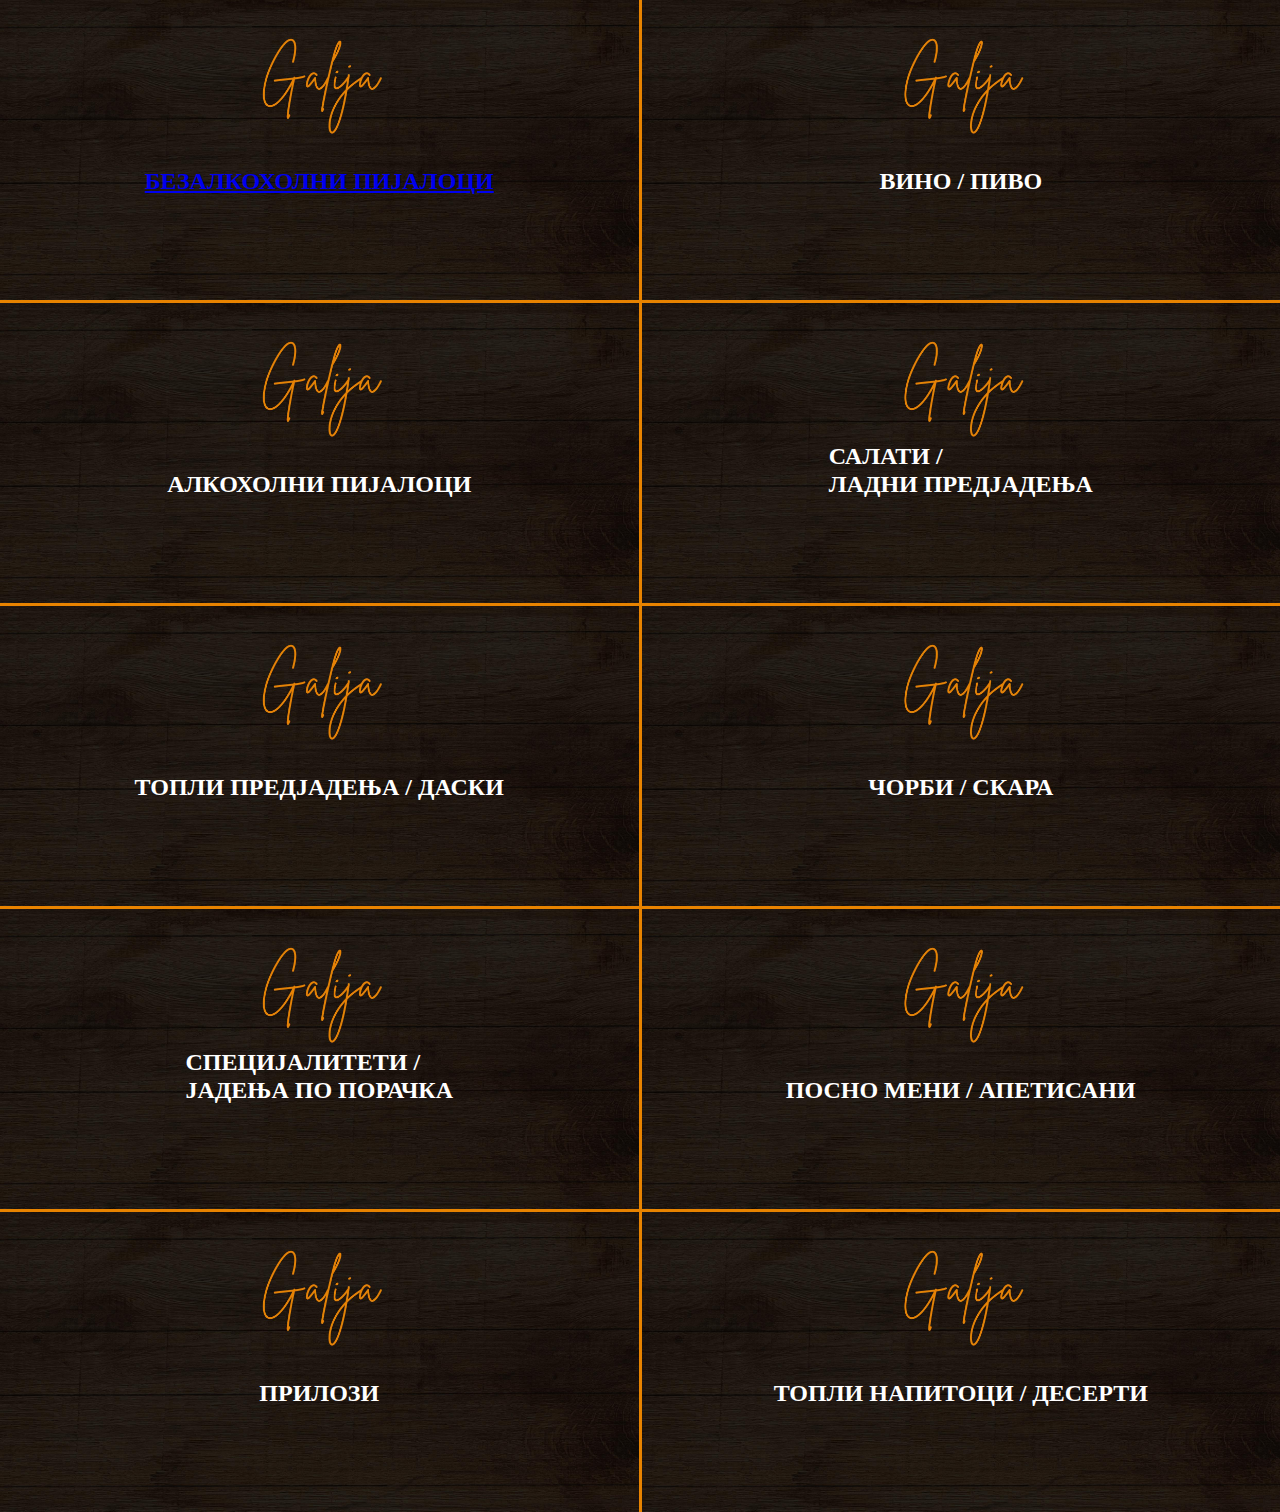
==== index.html @ 27cb9b37 "Landing page and first page of the menucard is created, might need minor tweaks in css" ====
<!DOCTYPE html>
<html lang="en">
	<head>
    	<meta charset="utf-8">
    	<meta name="description" content="Your description goes here">
    	<meta name="keywords" content="galija, kafana, restaurant, skara, prilep">
		<meta name="viewport" content="width=device-width, initial-scale=1" />

		<title>Galija</title>

		<!-- external CSS link -->
		<link rel="stylesheet" href="css/normalize.css">
		<link rel="stylesheet" href="css/style.css">
	</head>
	<body>

		<main>
			<div class="thumbnail"><a href="bezalkoholniPijaloci.html"><h2>БЕЗАЛКОХОЛНИ ПИЈАЛОЦИ</h2></a></div>
			<div class="thumbnail"><h2>ВИНО / ПИВО</h2></div>
			<div class="thumbnail"><h2>АЛКОХОЛНИ ПИЈАЛОЦИ</h2></div>
			<div class="thumbnail"><h2>САЛАТИ /<br> ЛАДНИ ПРЕДЈАДЕЊА</h2></div>
			<div class="thumbnail"><h2>ТОПЛИ ПРЕДЈАДЕЊА / ДАСКИ</h2></div>
			<div class="thumbnail"><h2>ЧОРБИ / СКАРА</h2></div>
			<div class="thumbnail"><h2>СПЕЦИЈАЛИТЕТИ /<br> ЈАДЕЊА ПО ПОРАЧКА</h2></div>
			<div class="thumbnail"><h2>ПОСНО МЕНИ / АПЕТИСАНИ</h2></div>
			<div class="thumbnail"><h2>ПРИЛОЗИ</h2></div>
			<div class="thumbnail"><h2>ТОПЛИ НАПИТОЦИ / ДЕСЕРТИ</h2></div>
		</main>


		<script type="text/javascript" src="js/main.js"></script>
	</body>
</html>
---- css/style.css ----
/* Box Model Hack */
* {
     box-sizing: border-box;
}

/* Clear fix hack */
.clearfix:after {
     content: ".";
     display: block;
     clear: both;
     visibility: hidden;
     line-height: 0;
     height: 0;
}

.clear {
	clear: both;
}

/******************************************
/* BASE STYLES
/*******************************************/

body {
     /* background-color: darkgray; */
     /* max-width: 1400px; */
     margin: 0 auto;
     background-color: black;
}


/******************************************
/* LAYOUT
/*******************************************/
header {
     
}

footer {

}

/******************************************
/* ADDITIONAL STYLES
/*******************************************/

/* LANDING PAGE */

main {
     display: grid;
     grid-template-columns: repeat(2, 1fr);
     gap: 3px;
     grid-auto-rows: minmax(300px, auto);
     /* margin: auto; */
     background-color: #E88300;
}

.thumbnail {
     display: flex;
     color: white;
     align-items: flex-end;
     justify-content: center;
     padding: 85px 0;
}

.thumbnail {
     background-image: url(../images/thumb.jpg);
     background-size: 100%;
     background-repeat: no-repeat;
     background-position: center;
}


/* MENU CARDS */

.menuCard {
     background-image: url(../images/bg.jpg);
     background-repeat: no-repeat;
     background-size: cover;
     background-position: center;
     height: 100%;
}

.menuCard {
     color: white;
     text-align: center;
}

ul {
     list-style: none;
     display: flex;
     align-items: center;
     justify-content: space-around;
     margin: 0;
     padding: 0;
}

.category {
     font-size: 2em;
}

.logo {
     margin: 0;
}


/* Table */

.table-wrapper {
     -webkit-overflow-scrolling: touch;
     overflow-x: auto;
}

table {
     margin: 2em auto;
     /* margin: 0 0 2em 0; */
     /* width: 100%; */
     font-size: 1.25em;
}

     table tbody tr {
          border: solid 1px rgba(212, 212, 255, 0.1);
          border-left: 0;
          border-right: 0;
     }

          table tbody tr:nth-child(2n + 1) {
               background-color: rgba(212, 212, 255, 0.035);
          }

     table td {
          padding: 0.75em 0.75em;
     }

     table th {
          color: #ffffff;
          font-size: 0.9em;
          font-weight: 600;
          padding: 0 0.75em 0.75em 0.75em;
          text-align: left;
     }

     table thead {
          border-bottom: solid 2px rgba(212, 212, 255, 0.1);
     }

     table tfoot {
          border-top: solid 2px rgba(212, 212, 255, 0.1);
     }

     table.alt {
          border-collapse: separate;
     }

          table.alt tbody tr td {
               border: solid 1px rgba(212, 212, 255, 0.1);
               border-left-width: 0;
               border-top-width: 0;
          }

               table.alt tbody tr td:first-child {
                    border-left-width: 1px;
               }

          table.alt tbody tr:first-child td {
               border-top-width: 1px;
          }

          table.alt thead {
               border-bottom: 0;
          }

          table.alt tfoot {
               border-top: 0;
          }



/* 
ova za media query na telefon
*/
@media screen and (max-width: 700px) {
     main {
          display: flex;
          flex-direction: column;
     }
     .menuCard {
          min-height: 100vh;
     }
     header {
          font-size: 0.75em;
     }
     table {
          font-size: 0.75em;
     }
     .category {
          font-size: 1em;
     }
     
}
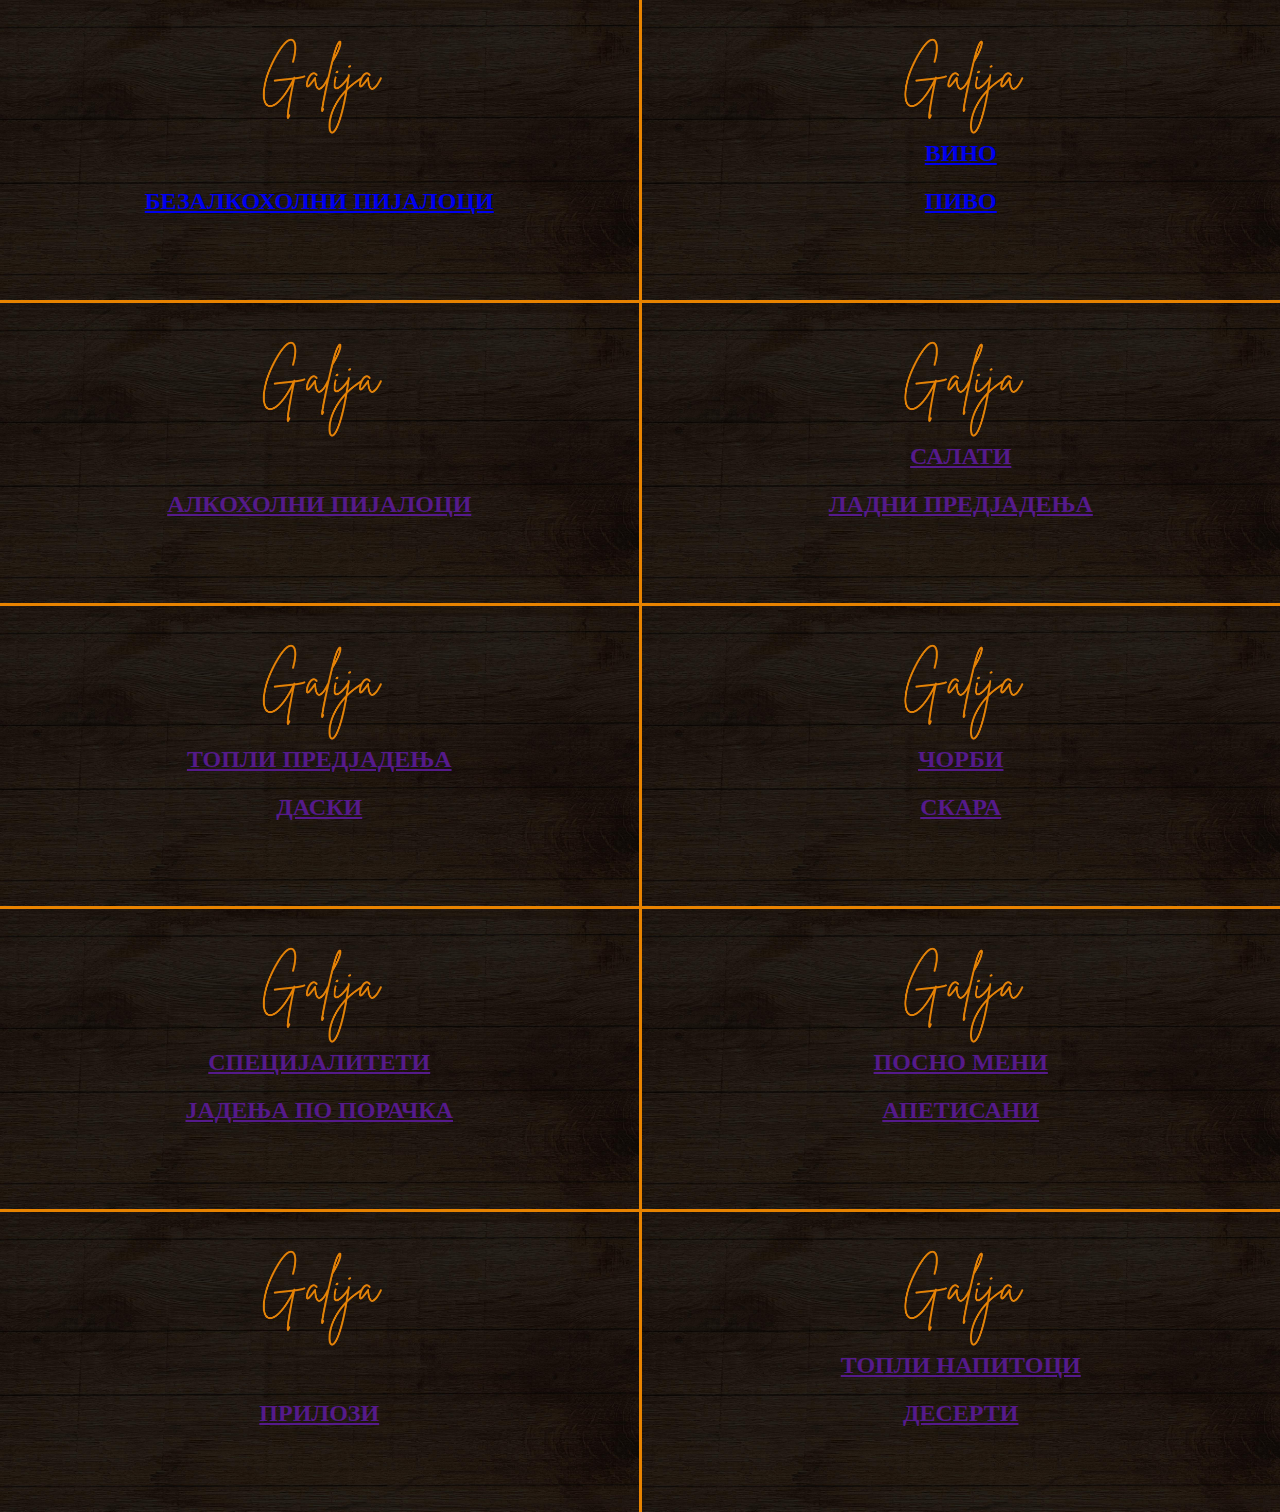
==== commit 871c0fff: "changes in index.html (refactored to be more semantic), and changes in css to be more responsive" ====
--- a/index.html
+++ b/index.html
@@ -15,16 +15,64 @@
 	<body>
 
 		<main>
-			<div class="thumbnail"><a href="bezalkoholniPijaloci.html"><h2>БЕЗАЛКОХОЛНИ ПИЈАЛОЦИ</h2></a></div>
-			<div class="thumbnail"><h2>ВИНО / ПИВО</h2></div>
-			<div class="thumbnail"><h2>АЛКОХОЛНИ ПИЈАЛОЦИ</h2></div>
-			<div class="thumbnail"><h2>САЛАТИ /<br> ЛАДНИ ПРЕДЈАДЕЊА</h2></div>
-			<div class="thumbnail"><h2>ТОПЛИ ПРЕДЈАДЕЊА / ДАСКИ</h2></div>
-			<div class="thumbnail"><h2>ЧОРБИ / СКАРА</h2></div>
-			<div class="thumbnail"><h2>СПЕЦИЈАЛИТЕТИ /<br> ЈАДЕЊА ПО ПОРАЧКА</h2></div>
-			<div class="thumbnail"><h2>ПОСНО МЕНИ / АПЕТИСАНИ</h2></div>
-			<div class="thumbnail"><h2>ПРИЛОЗИ</h2></div>
-			<div class="thumbnail"><h2>ТОПЛИ НАПИТОЦИ / ДЕСЕРТИ</h2></div>
+			<div class="thumbnail">
+				<a href="bezalkoholniPijaloci.html">
+					<h2>БЕЗАЛКОХОЛНИ ПИЈАЛОЦИ</h2>
+				</a>
+			</div>
+			<div class="thumbnail">
+				<a href="vinoPivo">
+					<h2>ВИНО</h2>
+					<h2>ПИВО</h2>
+				</a>
+			</div>
+			<div class="thumbnail">
+				<a href="">
+					<h2>АЛКОХОЛНИ ПИЈАЛОЦИ</h2>
+				</a>
+			</div>
+			<div class="thumbnail">
+				<a href="">
+					<h2>САЛАТИ</h2>
+					<h2>ЛАДНИ ПРЕДЈАДЕЊА</h2>
+				</a>
+			</div>
+			<div class="thumbnail">
+				<a href="">
+					<h2>ТОПЛИ ПРЕДЈАДЕЊА</h2>
+					<h2>ДАСКИ</h2>
+				</a>
+			</div>
+			<div class="thumbnail">
+				<a href="">
+					<h2>ЧОРБИ</h2>
+					<h2>СКАРА</h2>
+				</a>
+			</div>
+			<div class="thumbnail">
+				<a href="">
+					<h2>СПЕЦИЈАЛИТЕТИ</h2>
+					<h2>ЈАДЕЊА ПО ПОРАЧКА</h2>
+				</a>
+			</div>
+			<div class="thumbnail">
+				<a href="">
+					<h2>ПОСНО МЕНИ</h2>
+					<h2>АПЕТИСАНИ</h2>
+				</a>
+				
+			</div>
+			<div class="thumbnail">
+				<a href="">
+					<h2>ПРИЛОЗИ</h2>
+				</a>					
+				</div>
+			<div class="thumbnail">
+				<a href="">
+					<h2>ТОПЛИ НАПИТОЦИ</h2>
+					<h2>ДЕСЕРТИ</h2>
+				</a>
+				</div>				
 		</main>
 
 
--- a/css/style.css
+++ b/css/style.css
@@ -32,13 +32,13 @@
 /******************************************
 /* LAYOUT
 /*******************************************/
-header {
+/* header {
      
 }
 
 footer {
 
-}
+} */
 
 /******************************************
 /* ADDITIONAL STYLES
@@ -60,8 +60,10 @@
      color: white;
      align-items: flex-end;
      justify-content: center;
-     padding: 85px 0;
-}
+     padding: 65px 0;
+     text-align: center;
+}
+
 
 .thumbnail {
      background-image: url(../images/thumb.jpg);
@@ -196,5 +198,9 @@
      .category {
           font-size: 1em;
      }
+
+     .thumbnail {
+          height: 50vh;
+     }
      
 }
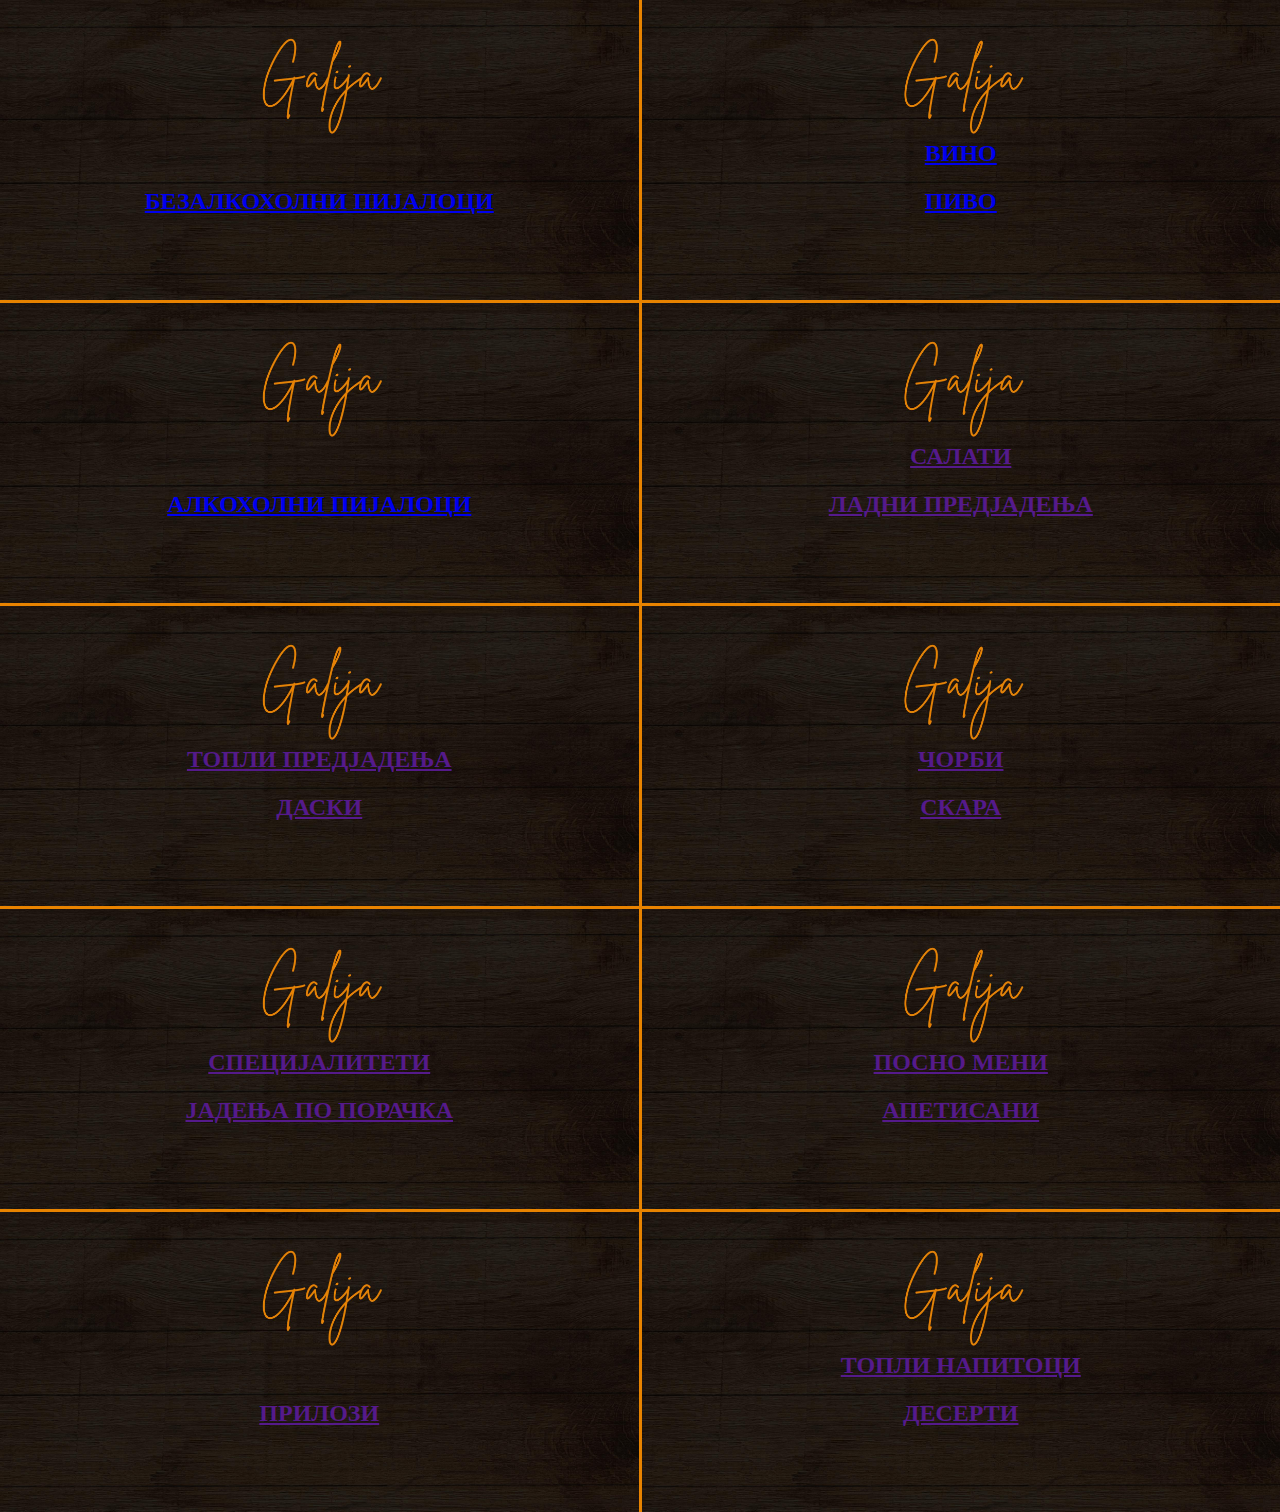
==== commit 4de5f4ba: "all files are linked and completed (exception to salatiladniPredjadenja.html)" ====
--- a/index.html
+++ b/index.html
@@ -21,13 +21,13 @@
 				</a>
 			</div>
 			<div class="thumbnail">
-				<a href="vinoPivo">
+				<a href="vinoPivo.html">
 					<h2>ВИНО</h2>
 					<h2>ПИВО</h2>
 				</a>
 			</div>
 			<div class="thumbnail">
-				<a href="">
+				<a href="alkoholniPijaloci.html">
 					<h2>АЛКОХОЛНИ ПИЈАЛОЦИ</h2>
 				</a>
 			</div>
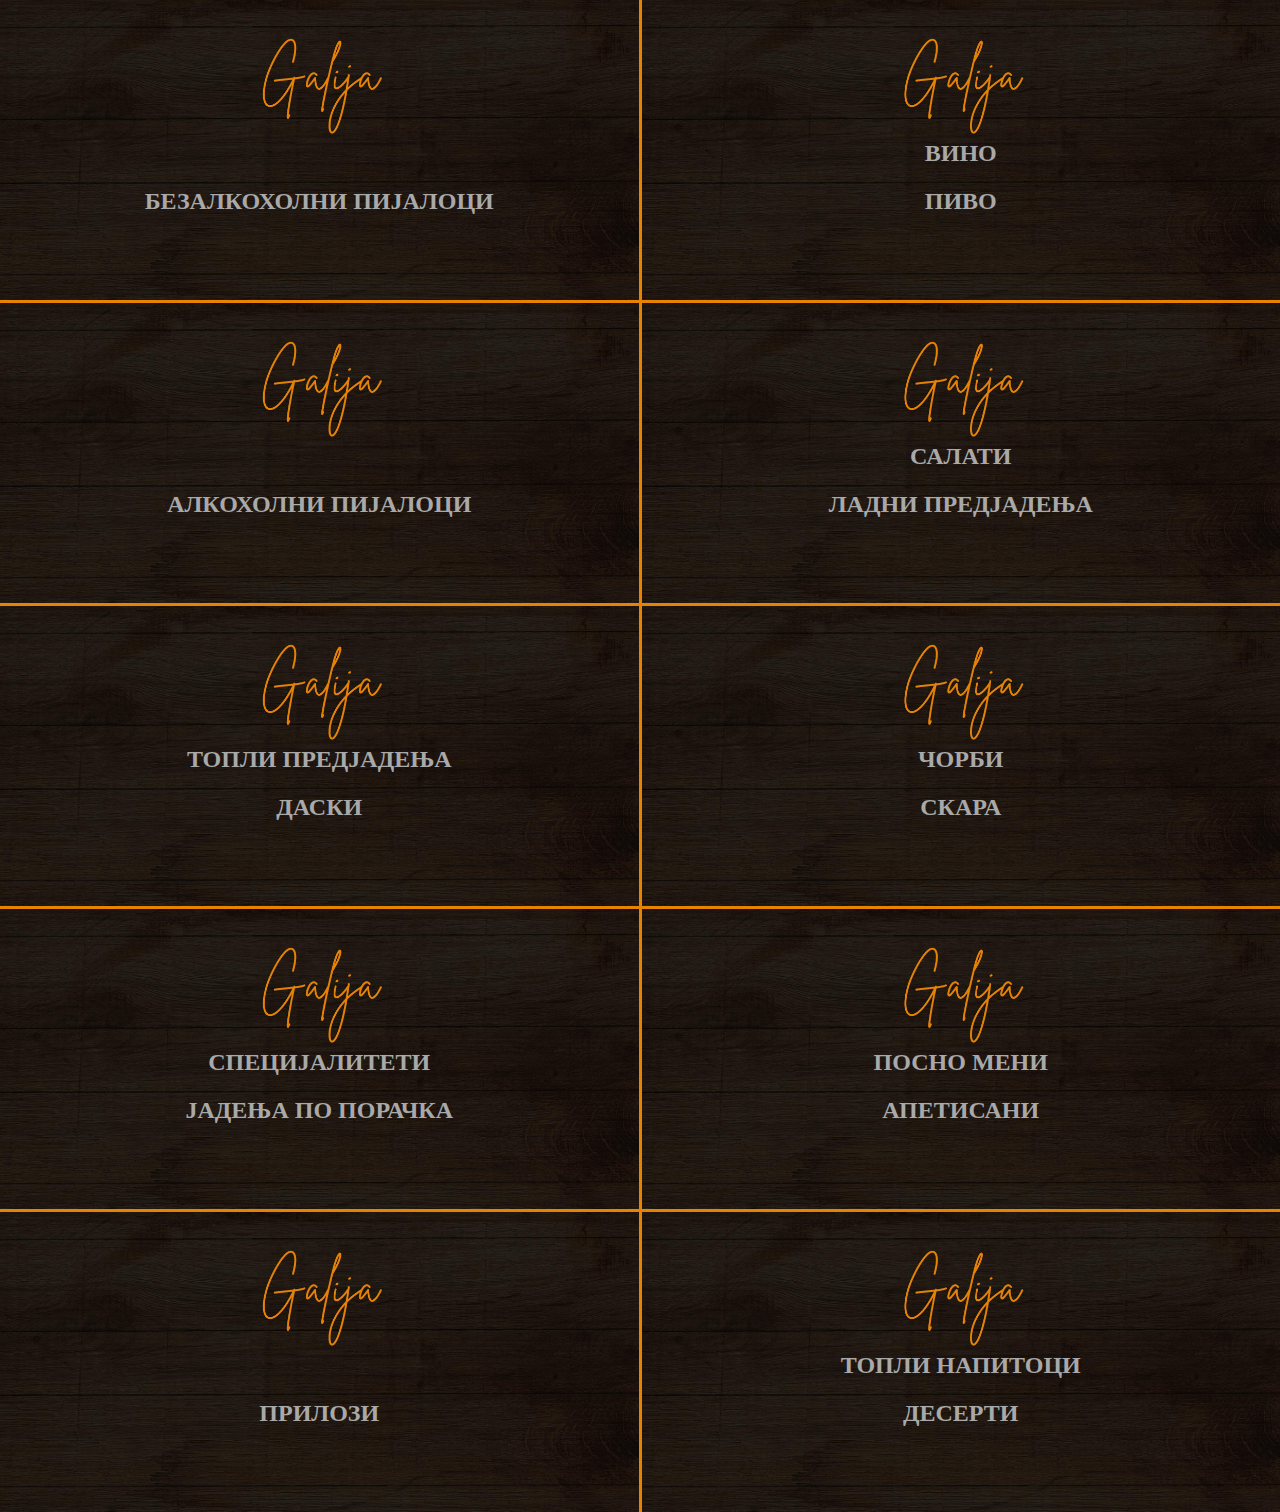
==== commit 508153ad: "salatiLadniPredjadenja.html completed, minor tweaks in css fonts and colors, links added to index.ht" ====
--- a/index.html
+++ b/index.html
@@ -32,7 +32,7 @@
 				</a>
 			</div>
 			<div class="thumbnail">
-				<a href="">
+				<a href="salatiLadniPredjadenja.html">
 					<h2>САЛАТИ</h2>
 					<h2>ЛАДНИ ПРЕДЈАДЕЊА</h2>
 				</a>
--- a/css/style.css
+++ b/css/style.css
@@ -64,6 +64,14 @@
      text-align: center;
 }
 
+a {
+     color: darkgrey;
+     text-decoration: none;
+}
+h4, .pageCount {
+     color: gray;
+}
+
 
 .thumbnail {
      background-image: url(../images/thumb.jpg);
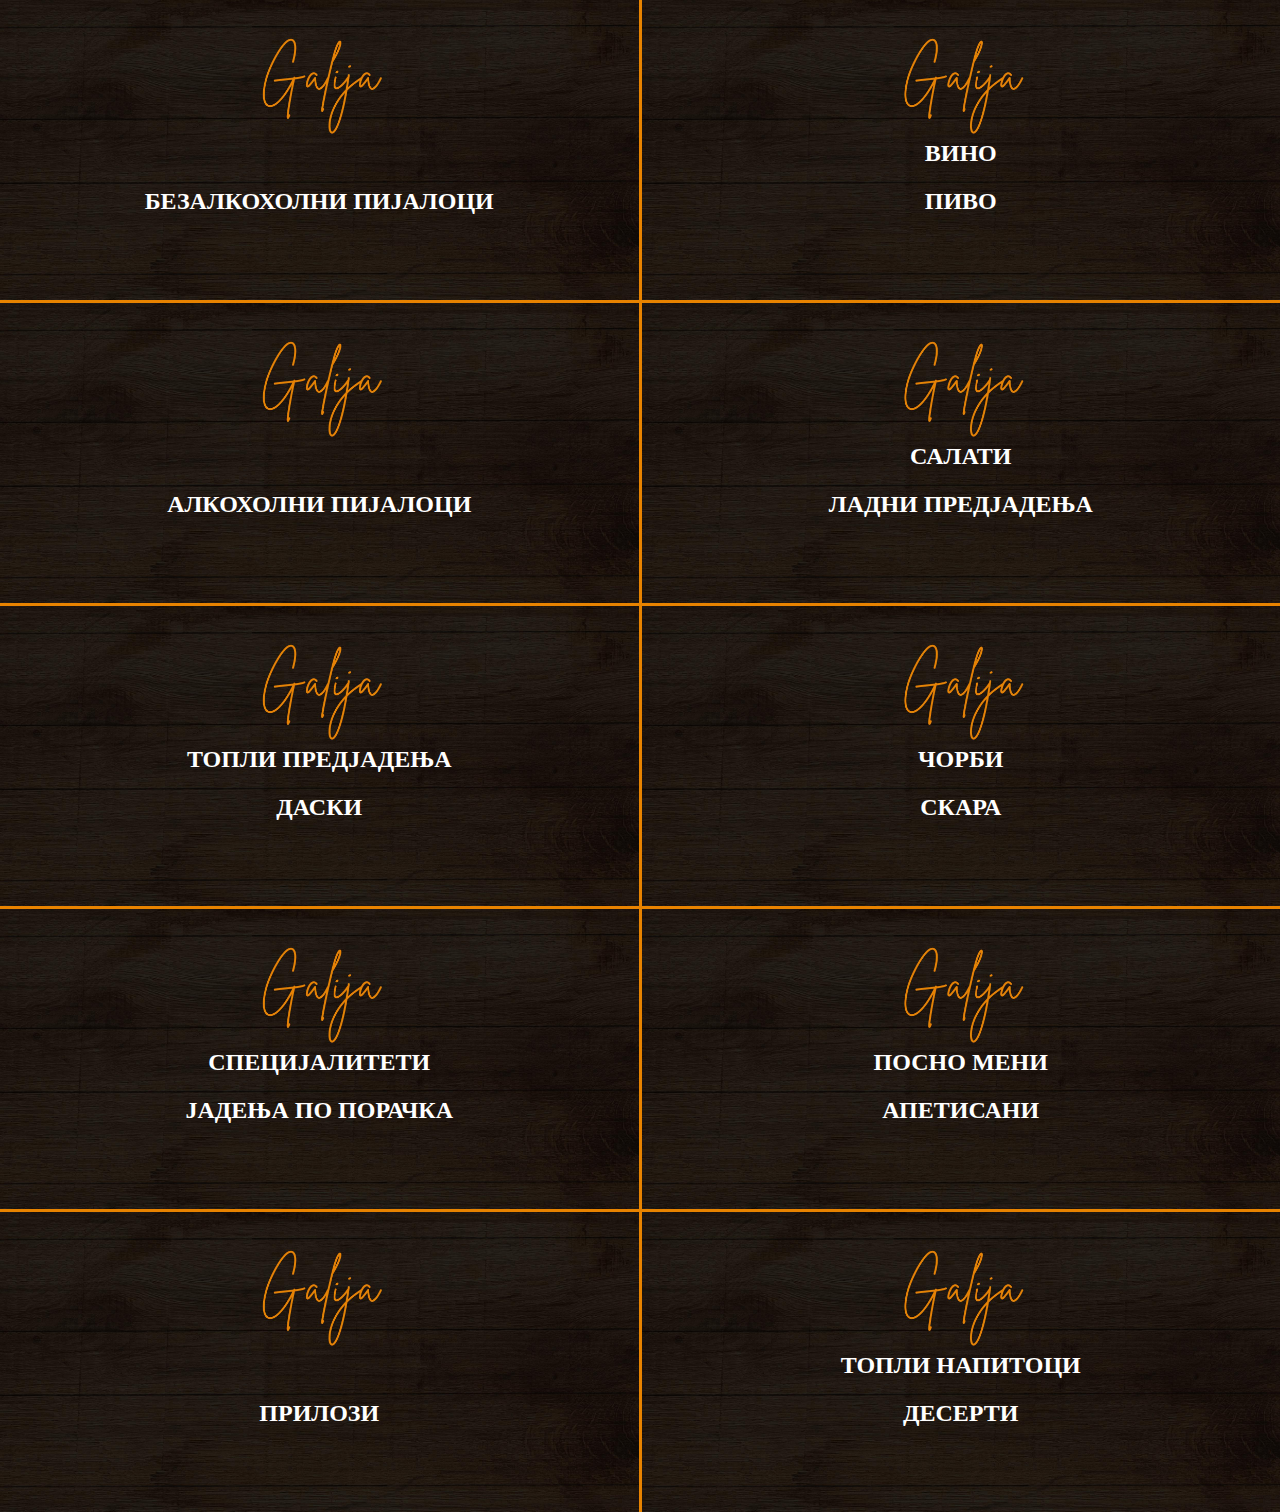
==== commit b94ef94b: "specijaliteti.html first half of the card is completed, need more work on the second table" ====
--- a/index.html
+++ b/index.html
@@ -38,19 +38,19 @@
 				</a>
 			</div>
 			<div class="thumbnail">
-				<a href="">
+				<a href="topliPredjadenjaDaski.html">
 					<h2>ТОПЛИ ПРЕДЈАДЕЊА</h2>
 					<h2>ДАСКИ</h2>
 				</a>
 			</div>
 			<div class="thumbnail">
-				<a href="">
+				<a href="corbiSkara.html">
 					<h2>ЧОРБИ</h2>
 					<h2>СКАРА</h2>
 				</a>
 			</div>
 			<div class="thumbnail">
-				<a href="">
+				<a href="specijaliteti.html">
 					<h2>СПЕЦИЈАЛИТЕТИ</h2>
 					<h2>ЈАДЕЊА ПО ПОРАЧКА</h2>
 				</a>
--- a/css/style.css
+++ b/css/style.css
@@ -65,12 +65,10 @@
 }
 
 a {
-     color: darkgrey;
+     color: white;
      text-decoration: none;
 }
-h4, .pageCount {
-     color: gray;
-}
+
 
 
 .thumbnail {
@@ -107,10 +105,30 @@
 
 .category {
      font-size: 2em;
+     text-decoration: underline;
 }
 
 .logo {
      margin: 0;
+}
+
+.mealName {
+     font-size: 1em;
+     font-weight: 400;
+     margin: 0 0 0.5em 0;
+}
+.mealDescription {
+     font-size: 0.65em;
+     margin: 0;
+}
+
+.subheading {
+     margin: 0 0 1em 0;
+     font-size: 1.15em
+}
+
+.noMargin {
+     margin: 1em 0 0.1em 0;
 }
 
 
@@ -122,7 +140,7 @@
 }
 
 table {
-     margin: 2em auto;
+     margin: 0.5em auto;
      /* margin: 0 0 2em 0; */
      /* width: 100%; */
      font-size: 1.25em;
